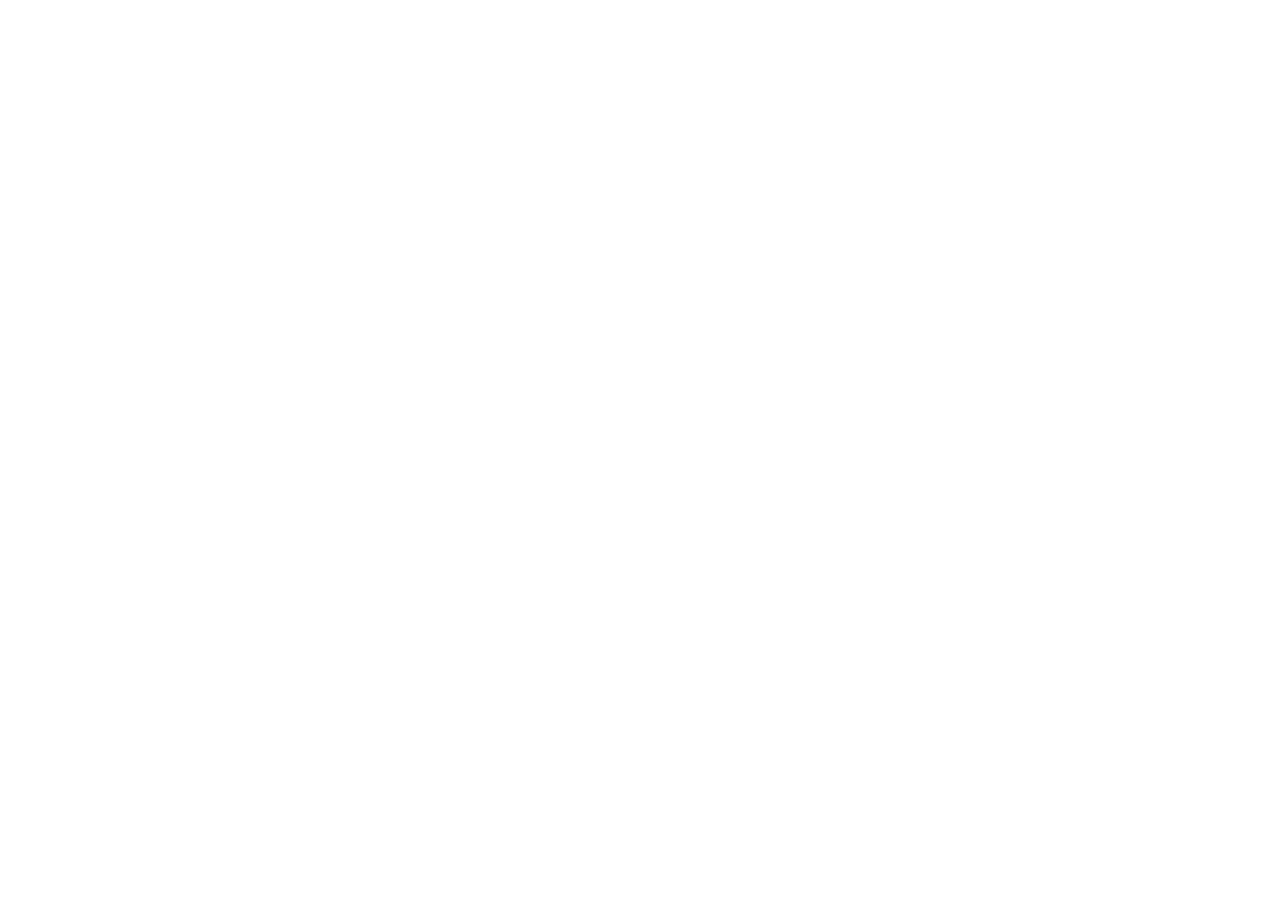
==== index.html @ 2ea5d5ea "TEST COMMIT" ====
<!DOCTYPE html>
<html lang="en">
<head>
    <meta charset="UTF-8">
    <meta name="viewport" content="width=device-width, initial-scale=1.0">
    <title>Document</title>
</head>
<body>
    
</body>
</html>
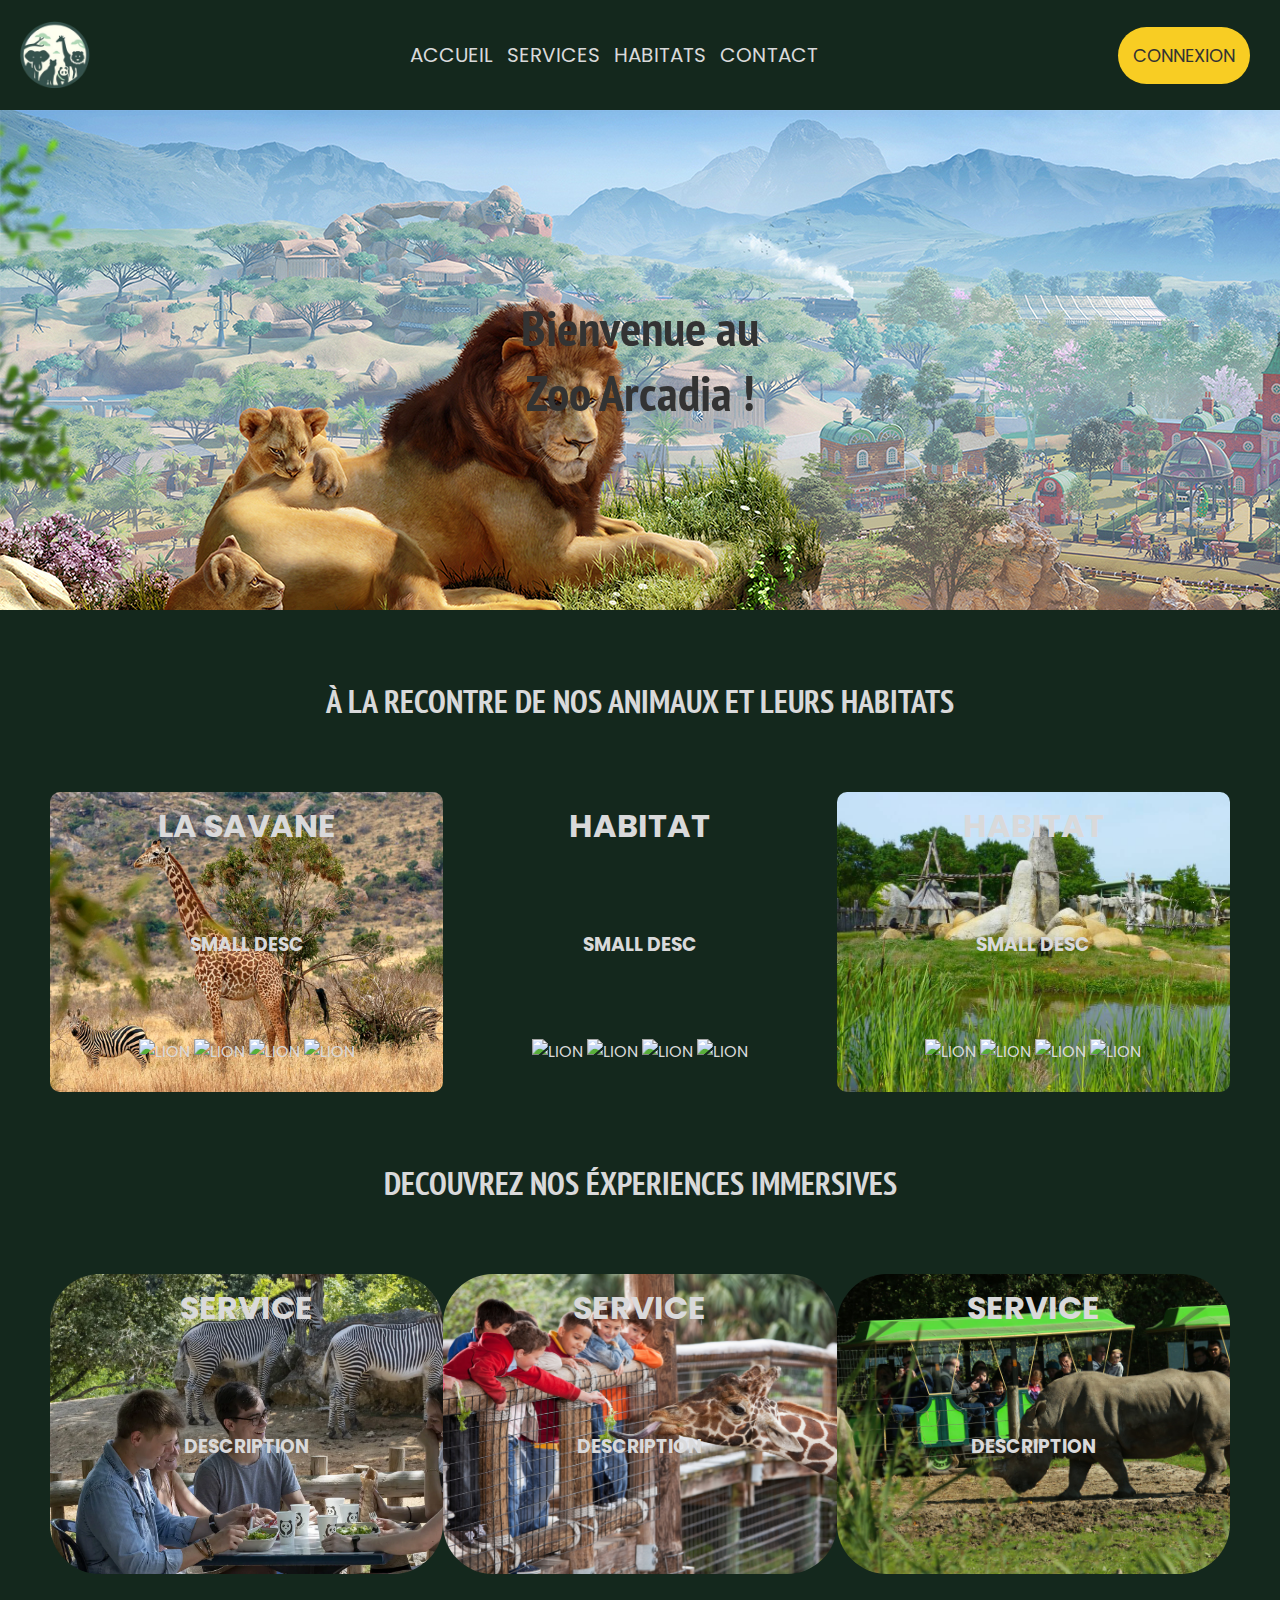
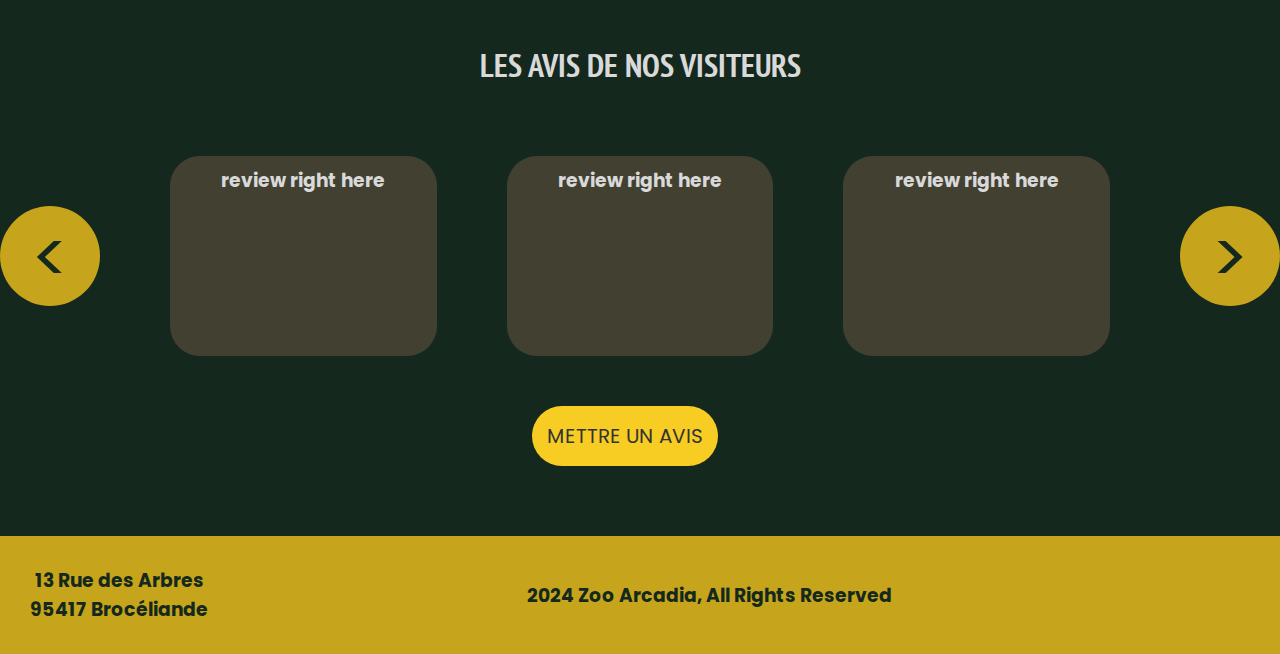
==== commit 44508317: "first front commit" ====
--- a/index.html
+++ b/index.html
@@ -3,9 +3,176 @@
 <head>
     <meta charset="UTF-8">
     <meta name="viewport" content="width=device-width, initial-scale=1.0">
-    <title>Document</title>
+    <title>ARCADIA - ACCUEIL</title>
+    <link rel="stylesheet" href="styles.css">
 </head>
+
 <body>
-    
+    <header>
+        <img src="IMAGES/LOGO ARCADIA.png" alt="LOGO ZOO">
+
+        <nav>
+            <a href="index.html">ACCUEIL</a>
+            <a href="services.html">SERVICES</a>
+            <a href="">HABITATS</a>
+            <a href="">CONTACT</a>
+        </nav>
+
+        <button id="connectButton">CONNEXION</button>
+    </header>
+
+    <div class="container">
+        <div class="website-header" id="homeHeader">
+            <H1>Bienvenue au<br> Zoo Arcadia !</H1>
+        </div>
+    </div>
+
+    <H1 id="separator">À LA RECONTRE DE NOS ANIMAUX ET LEURS HABITATS </H1>
+
+    <div class="container">
+        <div class="habitats-container">
+
+            <div class="habitat" id="savane">
+                <div class="habitat-content">
+                    <H1>LA SAVANE</H1>
+                    <h3>SMALL DESC</h3>
+                    <div class="habitat-animals">
+                        <img src="" alt="LION">
+                        <img src="" alt="LION">
+                        <img src="" alt="LION">
+                        <img src="" alt="LION">
+                    </div>
+                </div>
+            </div>
+
+            <div class="habitat" id="jungle">
+                <div class="habitat-content">
+                    <H1>HABITAT</H1>
+                    <h3>SMALL DESC</h3>
+                    <div class="habitat-animals">
+                        <img src="" alt="LION">
+                        <img src="" alt="LION">
+                        <img src="" alt="LION">
+                        <img src="" alt="LION">
+                    </div>
+                </div>
+            </div>
+
+            <div class="habitat" id="marais">
+                <div class="habitat-content">
+                    <H1>HABITAT</H1>
+                    <h3>SMALL DESC</h3>
+                    <div class="habitat-animals">
+                        <img src="" alt="LION">
+                        <img src="" alt="LION">
+                        <img src="" alt="LION">
+                        <img src="" alt="LION">
+                    </div>
+                </div>
+            </div>
+
+        </div>
+    </div>
+
+    <H1 id="separator">DECOUVREZ NOS ÉXPERIENCES IMMERSIVES</H1>
+
+    <div class="container">
+        <div class="services-container">
+
+            <div class="service" id="restauration">
+                <div class="service-content">
+                    <H1>SERVICE</H1>
+                    <h3>DESCRIPTION</h3>
+                </div>
+            </div>
+
+            <div class="service" id="visite-habitats">
+                <div class="service-content">
+                    <H1>SERVICE</H1>
+                    <h3>DESCRIPTION</h3>
+                </div>
+            </div>
+
+            <div class="service" id="visite-train">
+                <div class="service-content">
+                    <H1>SERVICE</H1>
+                    <h3>DESCRIPTION</h3>
+                </div>
+            </div>
+
+        </div>
+    </div>
+
+    <H1 id="separator">LES AVIS DE NOS VISITEURS</H1>
+
+    <div class="container">
+        <div class="reviews-container">
+            <div class="see-more-buttons">
+                <button id="arrows"><</button>
+            </div>
+
+            <div class="review">
+                <h3>review right here</h3>
+            </div>
+            <div class="review">
+                <h3>review right here</h3>
+            </div>
+            <div class="review">
+                <h3>review right here</h3>
+            </div>
+
+            <div class="see-more-buttons">
+                <button id="arrows">></button>
+            </div>
+        </div>
+
+        <div class="reviews-container">
+            <button id="leaveReviewButton">METTRE UN AVIS</button>
+        </div>
+
+    </div>
+
+    <footer>
+        <div class="container">
+            <div class="footer-content">
+                <div class="left-content">
+                    <H3>13 Rue des Arbres<br>95417 Brocéliande</H3>
+                </div>
+
+                <div class="middle-content">
+                    <H3>2024 Zoo Arcadia, All Rights Reserved</H3>
+                </div>
+
+                <div class="right-content">
+                    <a href=""><i class="fa-brands fa-instagram fa-2xl" style="color: #14281D;"></i></a>
+                    <a href=""><i class="fa-brands fa-facebook fa-2xl" style="color: #14281D;"></i></a>
+                    <a href=""><i class="fa-brands fa-twitter fa-2xl" style="color: #14281D;"></i></a>
+                    <a href=""><i class="fa-brands fa-pinterest fa-2xl" style="color: #14281D;"></i></a>
+                </div>
+            </div>
+        </div>
+    </footer>
 </body>
-</html>+    <script src="https://kit.fontawesome.com/f133799ed7.js" crossorigin="anonymous"></script>
+</html>
+
+
+
+
+
+
+
+
+
+
+
+
+
+
+
+
+
+
+
+
+
--- a/styles.css
+++ b/styles.css
@@ -0,0 +1,206 @@
+@import url('https://fonts.googleapis.com/css2?family=Poppins:ital,wght@0,100;0,200;0,300;0,400;0,500;0,600;0,700;0,800;0,900;1,100;1,200;1,300;1,400;1,500;1,600;1,700;1,800;1,900&display=swap');
+@import url('https://fonts.googleapis.com/css2?family=PT+Sans+Narrow:wght@400;700&display=swap');
+
+*{
+    margin: 0;
+    padding: 0;
+    z-index: 0;
+    box-sizing: border-box;
+    font-family: Poppins, sans-serif;
+    color: #d9d9da;
+}
+
+body {
+    background-color: #14281D;
+}
+
+header {
+    position: relative;
+    display: flex;
+    align-items: center;
+    justify-content: space-between;
+}
+
+header img {
+    width: 110px;
+}
+
+header a {
+    font-size: 20px;
+    text-decoration: none;
+    margin: 5px;
+}
+
+#connectButton {
+    border: none;
+    font-size: large;
+    padding: 15px;
+    margin-right: 30px;
+    border-radius: 100px; 
+    background-color: #f8cd23;
+    cursor: pointer;
+    color: #333333;
+}
+
+.container {
+    text-align: center;
+    align-items: center;
+}
+
+#yellow {
+    background-color: #858363;
+}
+
+#separator {
+    font-family: Pt Sans Narrow, sans-serif;
+    text-align: center;
+    margin: 70px;
+}
+
+.website-header {
+    display: flex;
+    align-items: center;
+    justify-content: center;
+    width: 100%;
+    height: 500px;
+}
+
+#homeHeader {
+    background: url(IMAGES/HEADER\ BACK.jpeg);
+}
+
+#servicesHeader {
+    background: url(IMAGES/SERVICES\ HEADER.jpg);
+}
+
+.website-header h1 {
+    font-size: 50px;
+    color: #333333;
+    font-family: PT Sans Narrow, sans-serif;
+}
+
+.habitats-container {
+    margin: 50px;
+    display: flex;
+    justify-content: space-evenly;
+}
+
+.habitat {
+    border-radius: 10px;
+    width: 550px;
+    height: 300px;
+    overflow: hidden;
+}
+
+#savane {
+    background: url(IMAGES/SAVANE.jpg);
+    background-size: cover;
+}
+
+#jungle {
+    background: url(IMAGES/JUNGLE.jpg);
+    background-size: cover;
+}
+
+#marais {
+    background: url(IMAGES/MARAIS.jpg);
+    background-size: cover;
+}
+
+.habitat-content {
+    margin: 10px;
+    display: flex;
+    flex-direction: column;
+    gap: 80px;
+    z-index: 1;
+}
+
+.services-container {
+    margin: 50px;
+    display: flex;
+    justify-content: space-evenly;
+}
+
+.service {
+    width: 500px;
+    height: 300px;
+    border-radius: 50px;
+}
+
+#restauration {
+    background: url(IMAGES/RESTAURATION.webp);
+    background-size: cover;
+}
+
+#visite-habitats {
+    background: url(IMAGES/VISITE\ HABITATS.png);
+    background-size: cover;
+}
+
+#visite-train {
+    background: url(IMAGES/VISITE\ TRAIN.jpg);
+    background-size: cover;
+}
+
+.service-content {
+    margin: 10px;
+    display: flex;
+    flex-direction: column;
+    gap: 100px;
+}
+
+.reviews-container {
+    display: flex;
+    justify-content: center;
+    align-items: center;
+    gap: 70px;
+}
+
+.review {
+    width: 400px;
+    height: 200px;
+    border-radius: 30px;
+    padding: 10px;
+    background-color: #424131;
+}
+
+#leaveReviewButton {
+    margin-top: 50px;
+    border: none;
+    font-size: 20px;
+    padding: 15px;
+    margin-right: 30px;
+    border-radius: 100px; 
+    background-color: #f8cd23;
+    cursor: pointer;
+    color: #333333;
+}
+
+#arrows {
+    text-align: center;
+    border-radius: 50%;
+    font-size: 70px;
+    color: #14281D;
+    width: 100px;
+    height: 100px;
+    border: none;
+    background-color: #c6a41c;
+    cursor: pointer;
+}
+
+.footer-content {
+    margin-top: 70px;
+    padding: 30px;
+    display: flex;
+    justify-content: space-between;
+    align-items: center;
+    background-color: #c6a41c;
+}
+
+.footer-content h3 {
+    color: #14281D;
+}
+
+.right-content a {
+    margin: 5px;
+}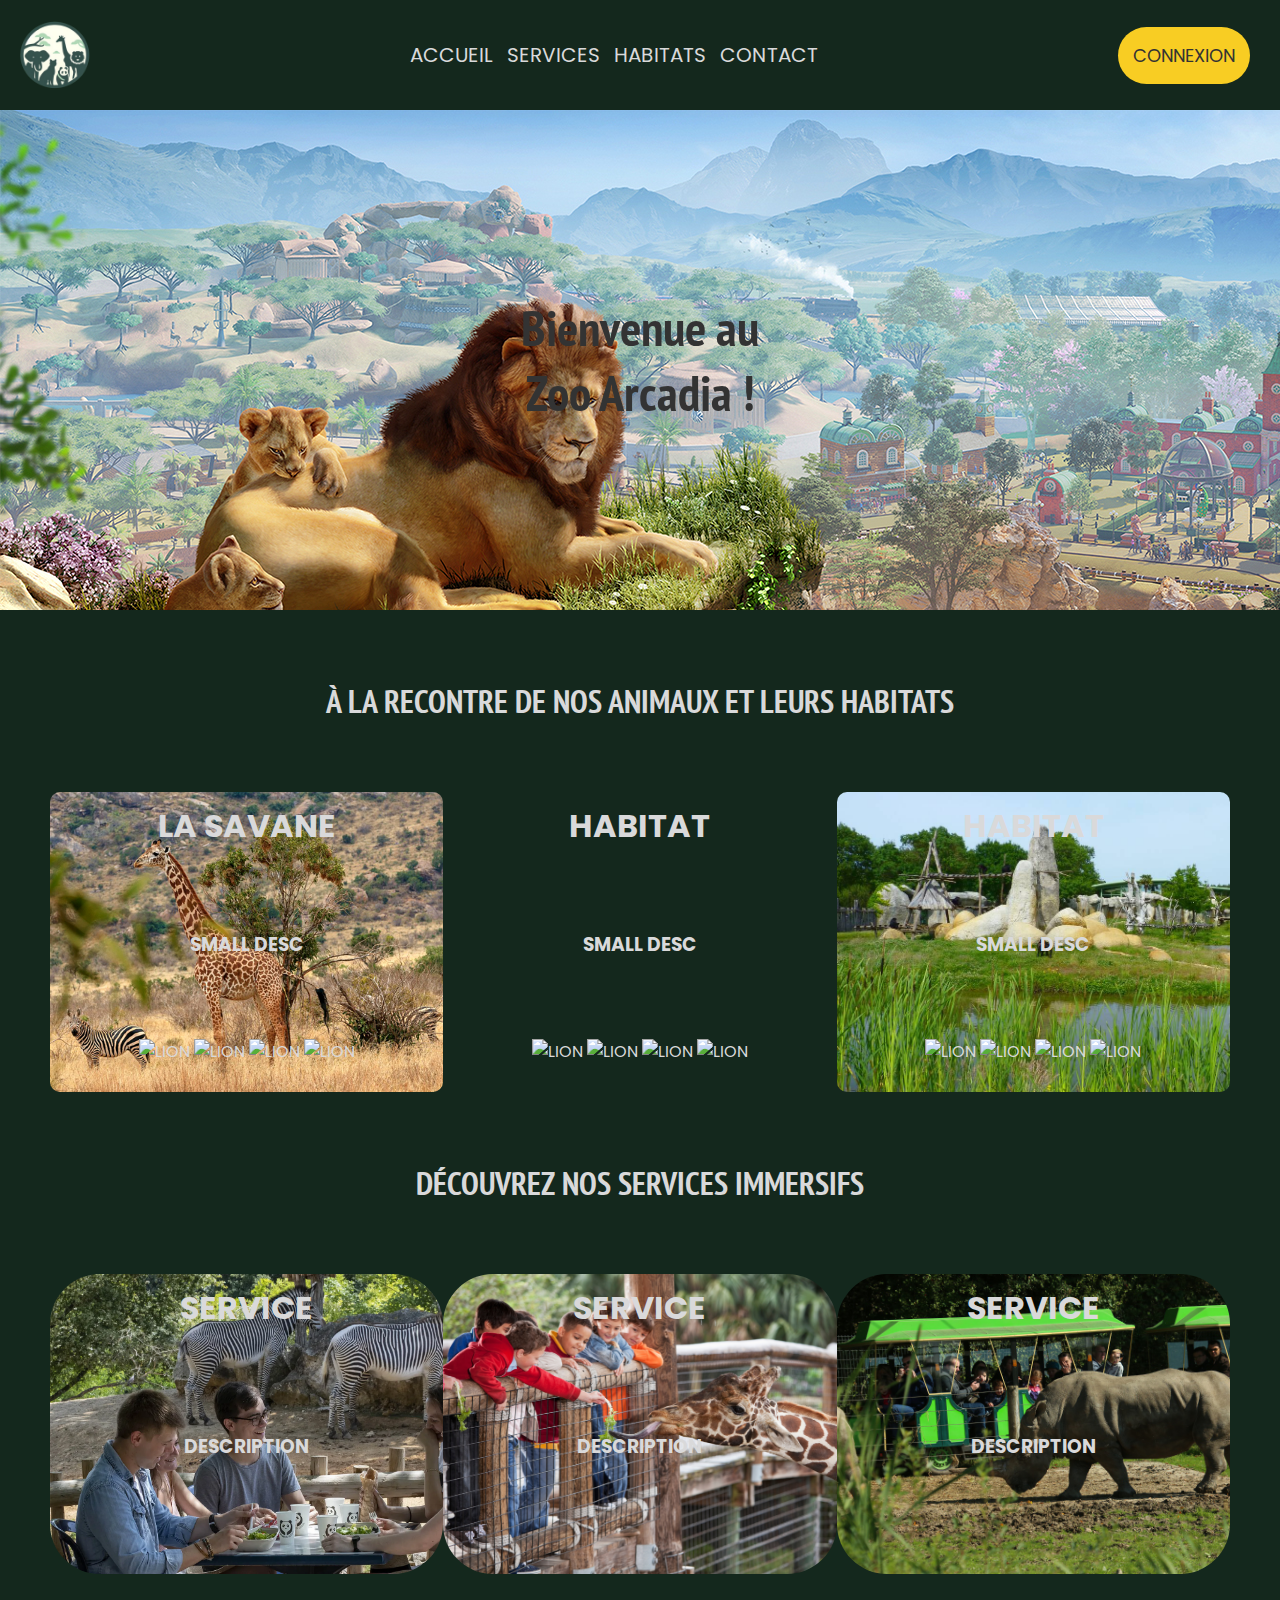
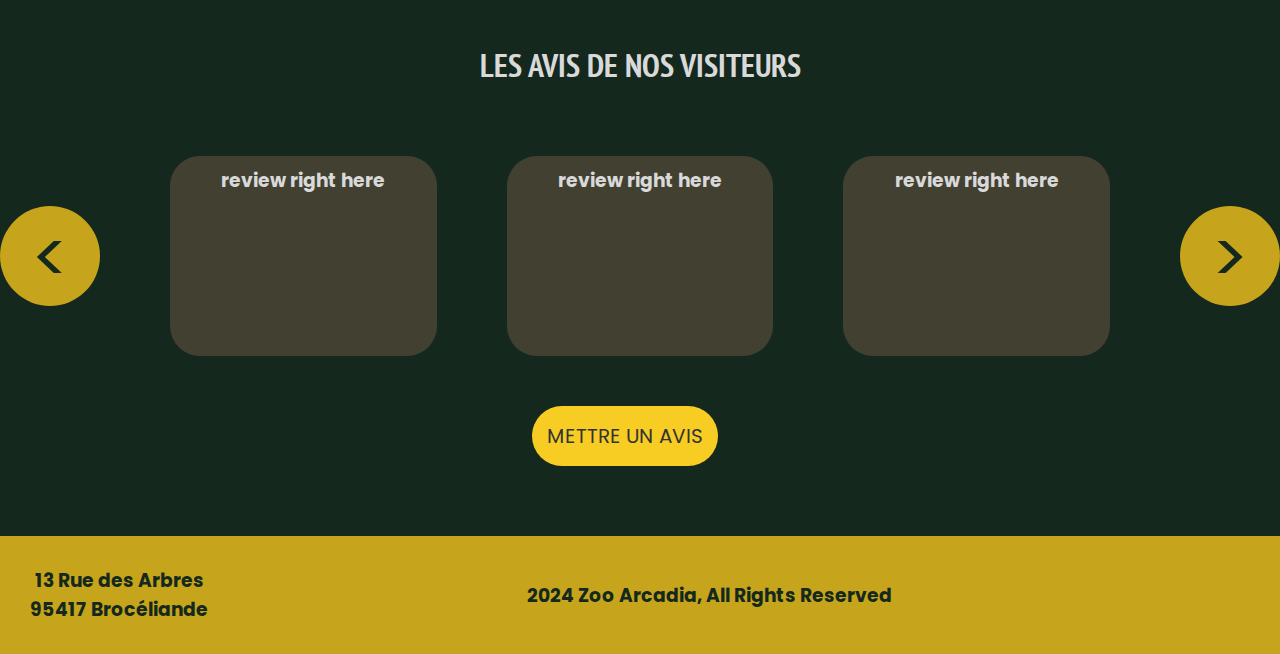
==== commit 8d55211f: "front update" ====
--- a/index.html
+++ b/index.html
@@ -74,7 +74,7 @@
         </div>
     </div>
 
-    <H1 id="separator">DECOUVREZ NOS ÉXPERIENCES IMMERSIVES</H1>
+    <H1 id="separator">DÉCOUVREZ NOS SERVICES IMMERSIFS</H1>
 
     <div class="container">
         <div class="services-container">
--- a/styles.css
+++ b/styles.css
@@ -71,6 +71,7 @@
 
 #servicesHeader {
     background: url(IMAGES/SERVICES\ HEADER.jpg);
+    
 }
 
 .website-header h1 {
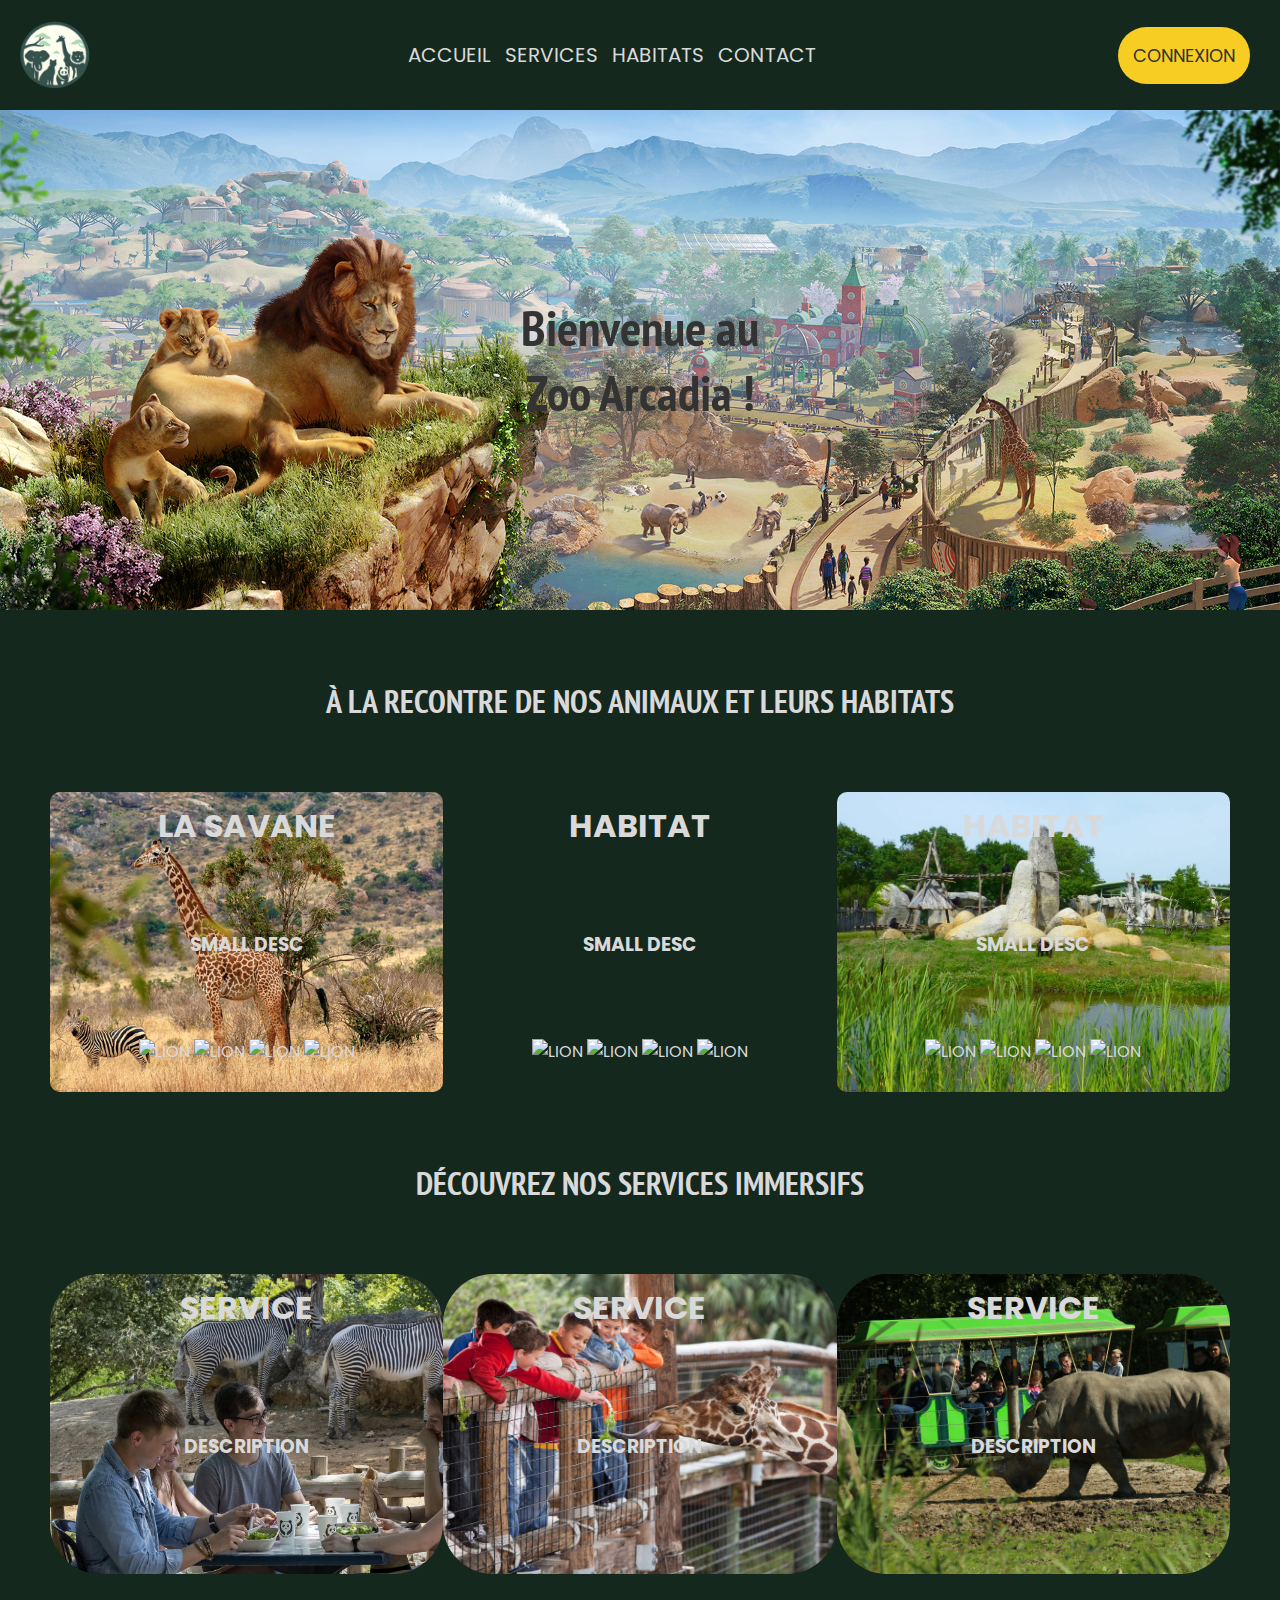
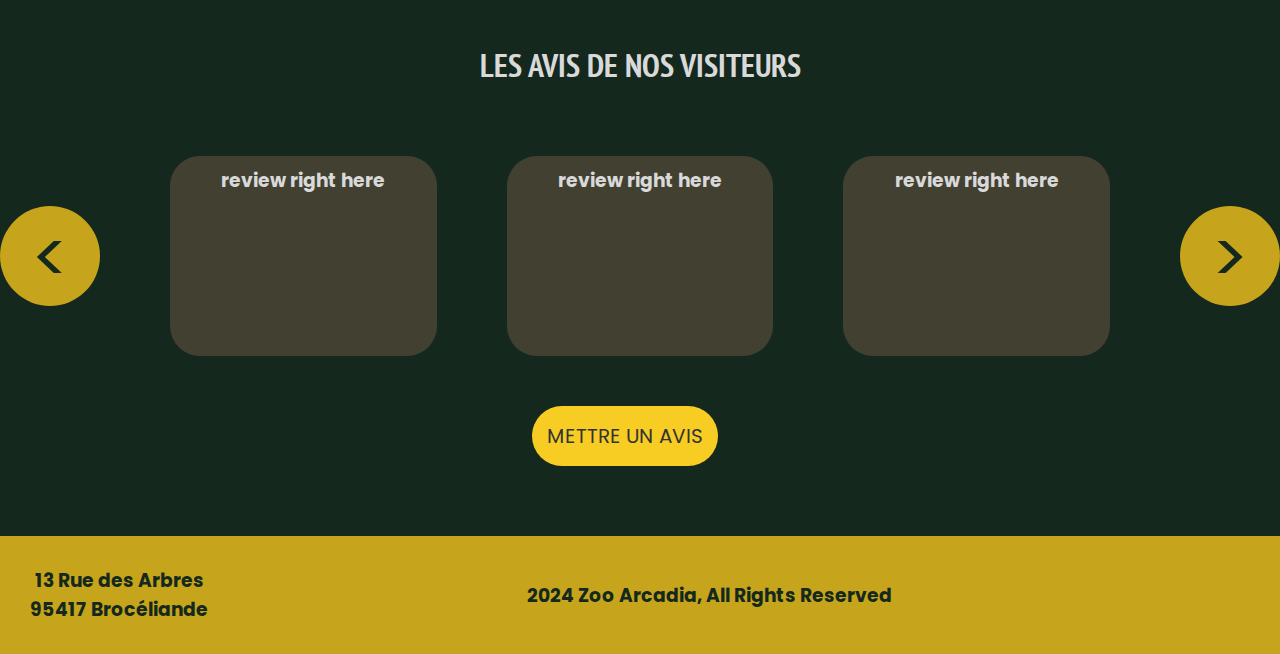
==== commit b42303ef: "LOGIN PAGE COMMIT" ====
--- a/index.html
+++ b/index.html
@@ -14,11 +14,11 @@
         <nav>
             <a href="index.html">ACCUEIL</a>
             <a href="services.html">SERVICES</a>
-            <a href="">HABITATS</a>
+            <a href="habitats.html">HABITATS</a>
             <a href="">CONTACT</a>
         </nav>
 
-        <button id="connectButton">CONNEXION</button>
+        <a href="login.html" id="connectButton">CONNEXION</a>
     </header>
 
     <div class="container">
--- a/styles.css
+++ b/styles.css
@@ -67,11 +67,18 @@
 
 #homeHeader {
     background: url(IMAGES/HEADER\ BACK.jpeg);
+    background-size: cover;
 }
 
 #servicesHeader {
     background: url(IMAGES/SERVICES\ HEADER.jpg);
-    
+    background-size: cover;
+}
+
+#habitatsHeader {
+    background: url(IMAGES/HABITATS\ HEADER.jpg);
+    background-position: center;
+    background-size: cover;
 }
 
 .website-header h1 {
@@ -204,4 +211,16 @@
 
 .right-content a {
     margin: 5px;
-}+}
+
+/* SERVICES PAGE */
+
+.service-p {
+    width: 800px;
+    height: 400px;
+    border-radius: 50px; 
+}
+
+/* HABITATS PAGE */
+
+/* LOGIN PAGE */
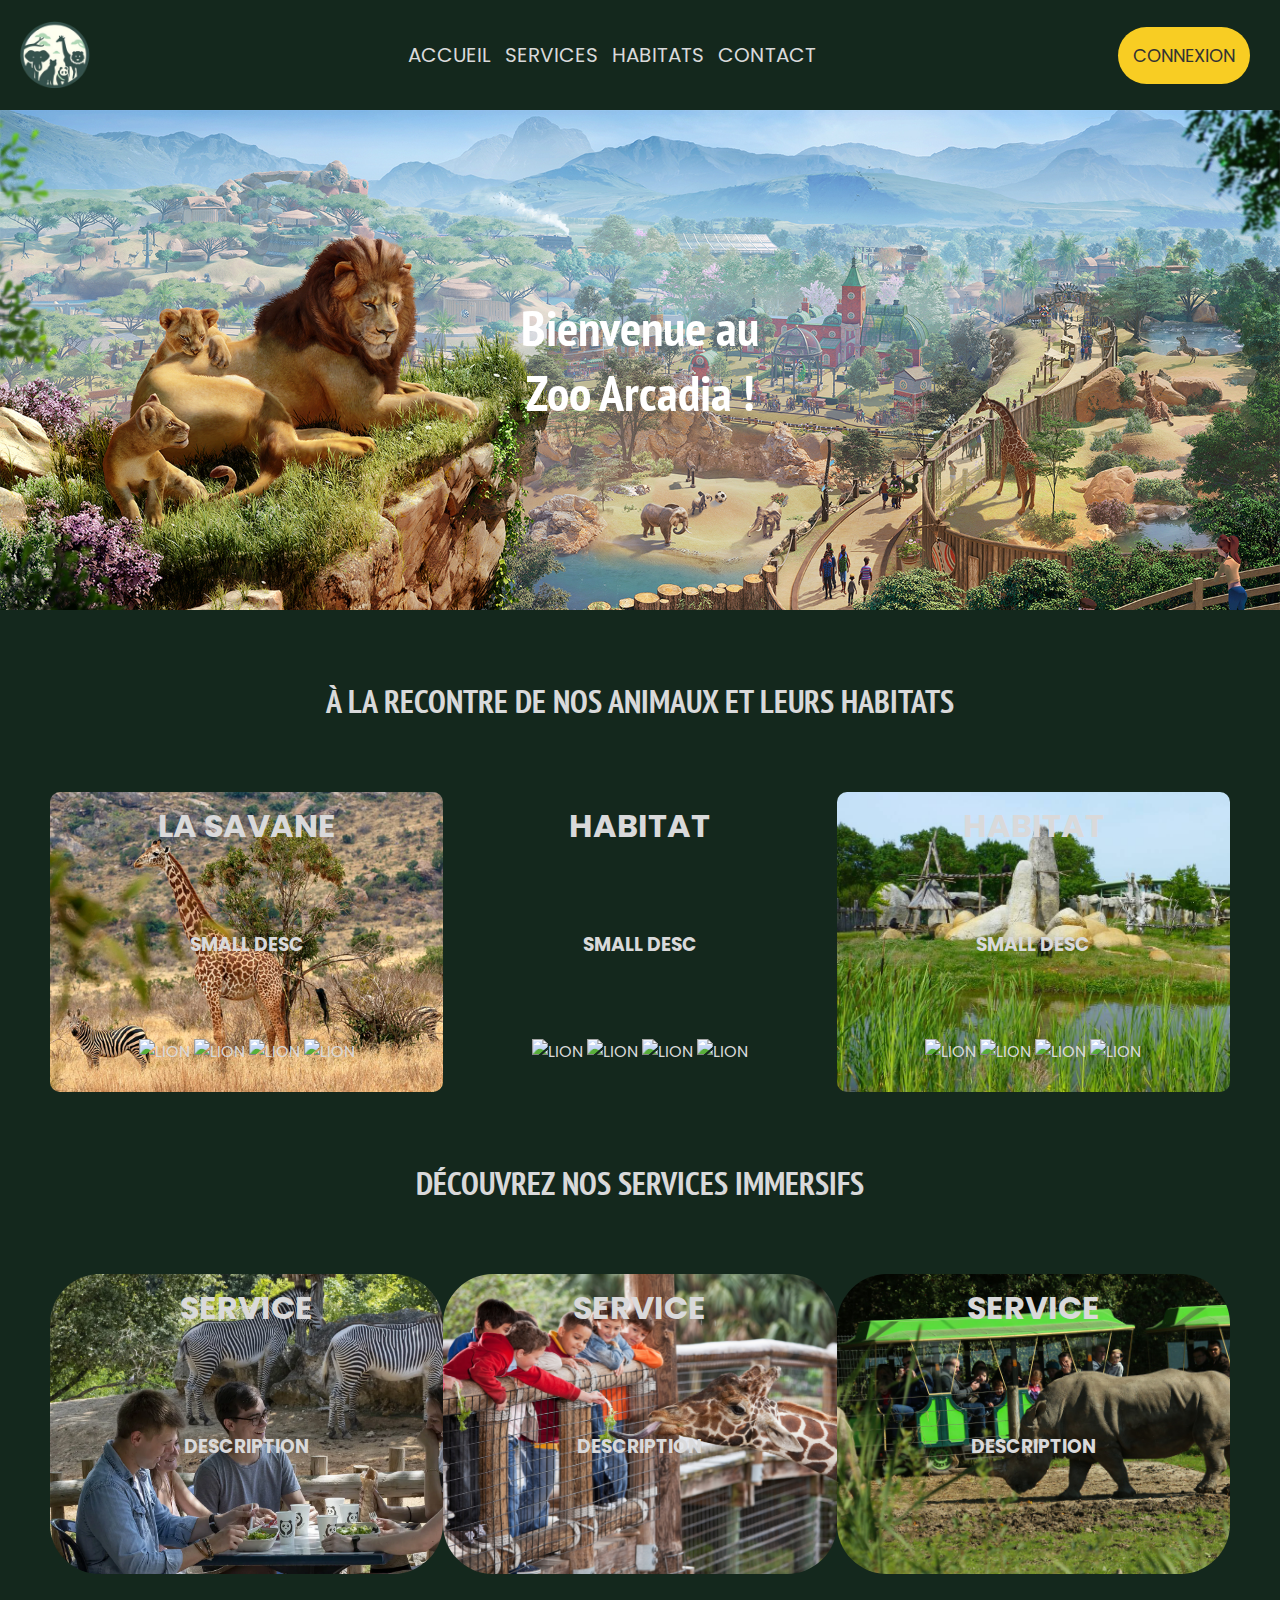
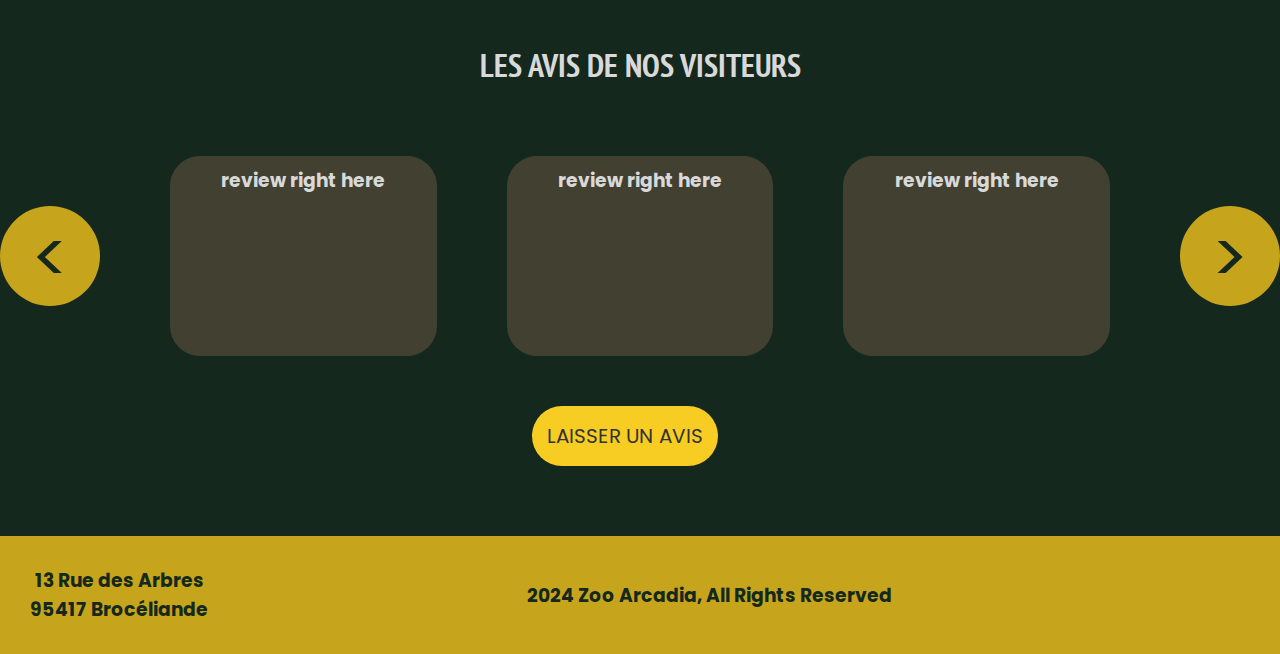
==== commit 7686a6a6: "FRONT UPDATE" ====
--- a/index.html
+++ b/index.html
@@ -15,7 +15,7 @@
             <a href="index.html">ACCUEIL</a>
             <a href="services.html">SERVICES</a>
             <a href="habitats.html">HABITATS</a>
-            <a href="">CONTACT</a>
+            <a href="contact.html">CONTACT</a>
         </nav>
 
         <a href="login.html" id="connectButton">CONNEXION</a>
@@ -127,7 +127,7 @@
         </div>
 
         <div class="reviews-container">
-            <button id="leaveReviewButton">METTRE UN AVIS</button>
+            <button id="leaveReviewButton">LAISSER UN AVIS</button>
         </div>
 
     </div>
--- a/styles.css
+++ b/styles.css
@@ -83,7 +83,7 @@
 
 .website-header h1 {
     font-size: 50px;
-    color: #333333;
+    color: white;
     font-family: PT Sans Narrow, sans-serif;
 }
 
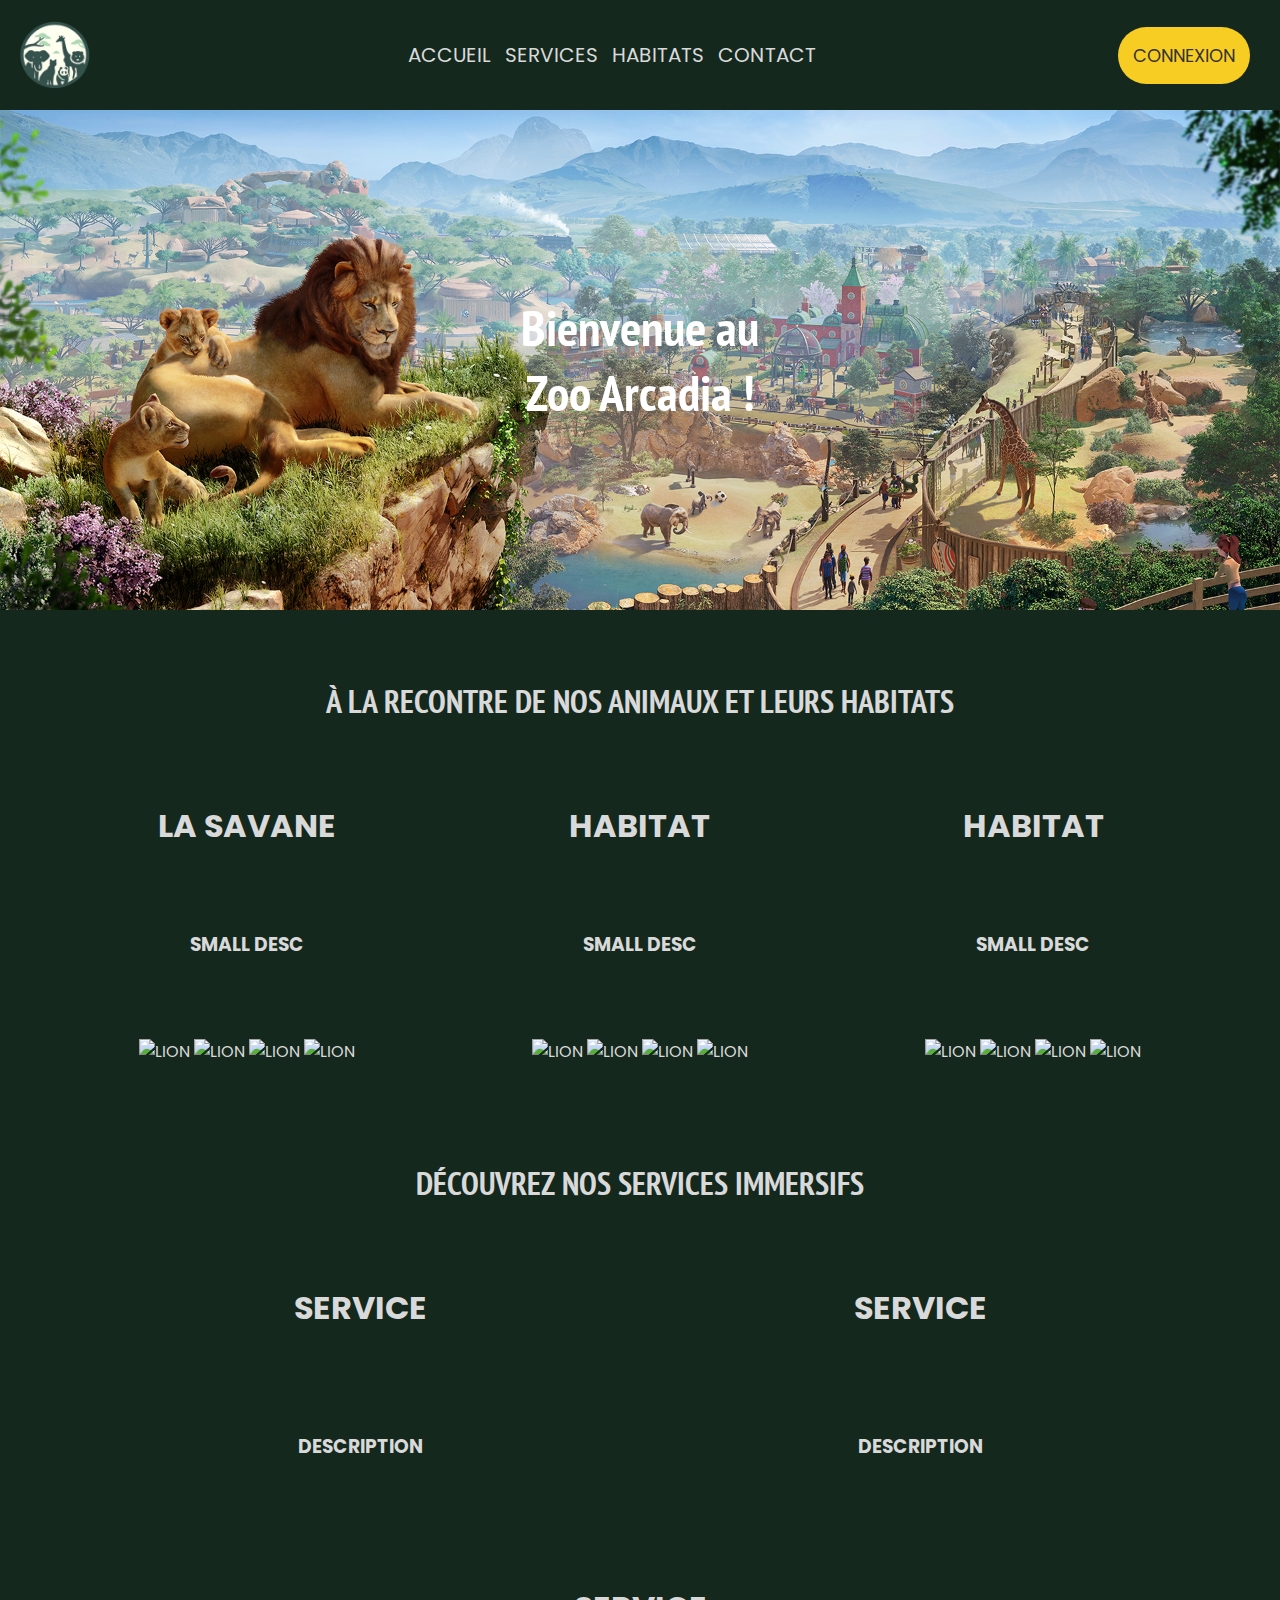
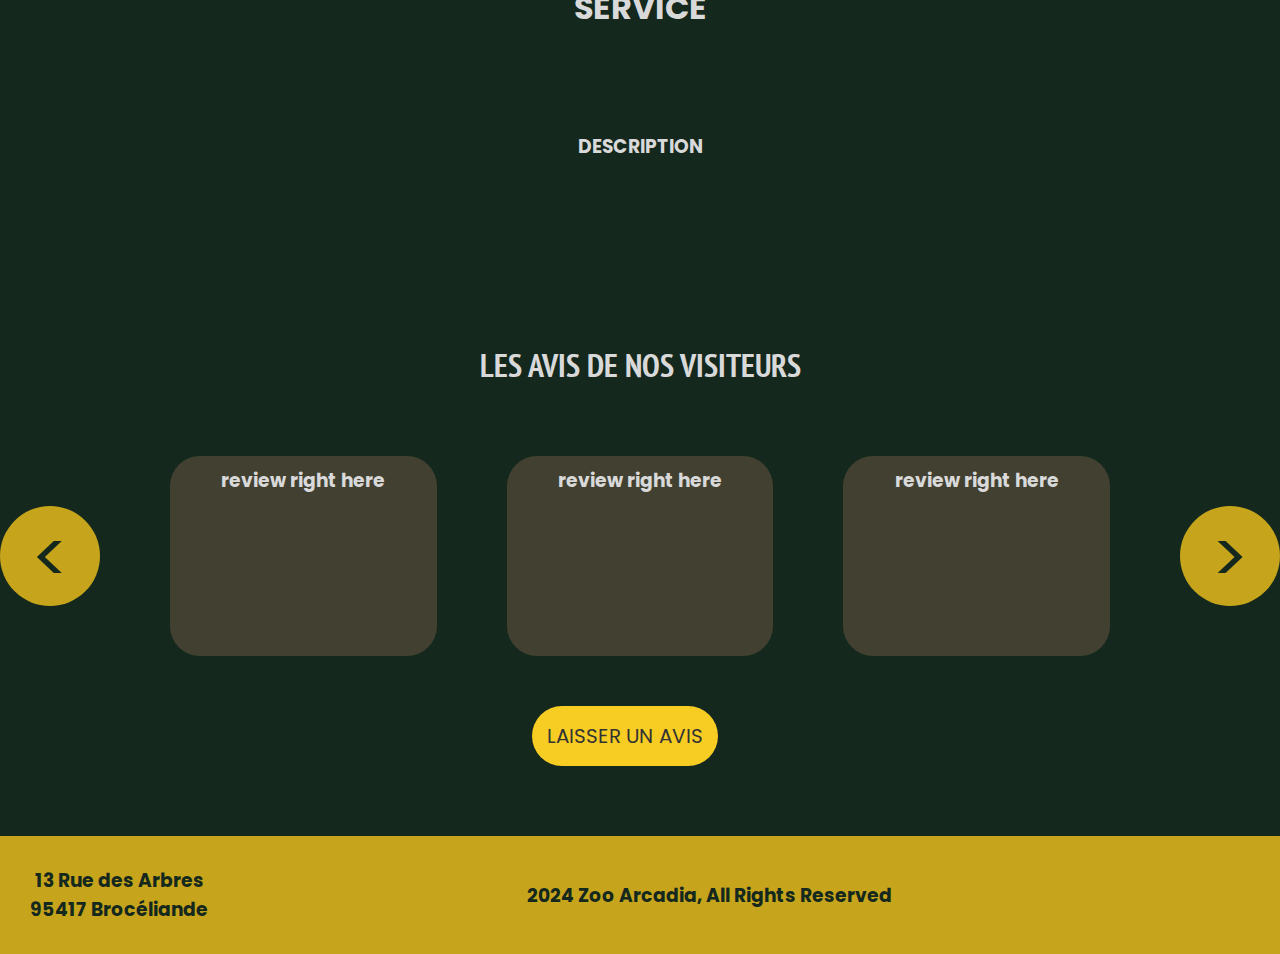
==== commit 81adea2a: "WEBSITE UPDATE BEFORE DEPLOY" ====
--- a/index.html
+++ b/index.html
@@ -14,11 +14,11 @@
         <nav>
             <a href="index.html">ACCUEIL</a>
             <a href="services.html">SERVICES</a>
-            <a href="habitats.html">HABITATS</a>
-            <a href="contact.html">CONTACT</a>
+            <a href="habitats.php">HABITATS</a>
+            <a href="contact.php">CONTACT</a>
         </nav>
 
-        <a href="login.html" id="connectButton">CONNEXION</a>
+        <a href="login.php" id="connectButton">CONNEXION</a>
     </header>
 
     <div class="container">
--- a/styles.css
+++ b/styles.css
@@ -42,6 +42,18 @@
     color: #333333;
 }
 
+#addUserButton {
+    border: none;
+    font-size: large;
+    padding: 15px;
+    margin-right: 30px;
+    border-radius: 100px; 
+    background-color: #f8cd23;
+    cursor: pointer;
+    color: #333333;
+    text-decoration: none;
+}
+
 .container {
     text-align: center;
     align-items: center;
@@ -100,21 +112,6 @@
     overflow: hidden;
 }
 
-#savane {
-    background: url(IMAGES/SAVANE.jpg);
-    background-size: cover;
-}
-
-#jungle {
-    background: url(IMAGES/JUNGLE.jpg);
-    background-size: cover;
-}
-
-#marais {
-    background: url(IMAGES/MARAIS.jpg);
-    background-size: cover;
-}
-
 .habitat-content {
     margin: 10px;
     display: flex;
@@ -126,6 +123,7 @@
 .services-container {
     margin: 50px;
     display: flex;
+    flex-wrap: wrap;
     justify-content: space-evenly;
 }
 
@@ -133,21 +131,6 @@
     width: 500px;
     height: 300px;
     border-radius: 50px;
-}
-
-#restauration {
-    background: url(IMAGES/RESTAURATION.webp);
-    background-size: cover;
-}
-
-#visite-habitats {
-    background: url(IMAGES/VISITE\ HABITATS.png);
-    background-size: cover;
-}
-
-#visite-train {
-    background: url(IMAGES/VISITE\ TRAIN.jpg);
-    background-size: cover;
 }
 
 .service-content {
@@ -213,14 +196,207 @@
     margin: 5px;
 }
 
-/* SERVICES PAGE */
-
 .service-p {
     width: 800px;
     height: 400px;
     border-radius: 50px; 
 }
 
-/* HABITATS PAGE */
-
-/* LOGIN PAGE */
+.contact-section {
+    width: 100%;
+    max-width: 40rem;
+    margin-left: auto;
+    margin-right: auto;
+    padding: 3rem 1rem;
+    text-align: center;
+}
+  
+.contact-intro > * + * {
+    margin-top: 1rem;
+}
+  
+.contact-title {
+    font-family: Pt Sans Narrow, sans-serif;
+    font-size: 40px;
+    line-height: 2.25rem;
+    font-weight: 700;
+}
+  
+.contact-description {
+    color: rgb(107 114 128);
+    
+}
+  
+.form-group-container {
+    display: grid;
+    gap: 1rem;
+    margin-top: 2rem;
+}
+  
+.form-group {
+    display: flex;
+    flex-direction: column;
+}
+  
+.form-label {
+    text-align: left;
+    margin-bottom: 0.5rem;
+}
+  
+.form-input,
+.form-textarea {
+    padding: 0.5rem;
+    border: 1px solid #e5e7eb;
+    display: flex;
+    height: 2.5rem;
+    width: 100%;
+    border-radius: 0.375rem;
+    font-size: 0.875rem;
+    line-height: 1.25rem;
+    resize: none;
+}
+  
+.form-input::placeholder,
+.form-textarea:focus-visible {
+    color: #6b7280;
+}
+  
+.form-input:focus-visible,
+.form-textarea:focus-visible {
+    color: #6b7280;
+    outline: 2px solid #2563eb;
+    outline-offset: 2px;
+}
+  
+.form-textarea {
+    min-height: 120px;
+}
+  
+.form-submit {
+    width: 100%;
+    margin-top: 1.2rem;
+    background-color: #c6a41c;
+    color: #fff;
+    padding: 13px 5px;
+    border-radius: 0.375rem;
+    border: none;
+    cursor: pointer;
+}
+
+.login {
+    width: 400px;
+    background-color: #ffffff;
+    box-shadow: 0 0 9px 0 rgba(0, 0, 0, 0.3);
+    margin: 100px auto;
+    border-radius: 10px;
+    overflow: hidden;
+}
+
+.login h1 {
+    text-align: center;
+    color: #5b6574;
+    font-size: 24px;
+    padding: 20px 0 20px 0;
+    border-bottom: 1px solid #dee0e4;
+}
+
+.login form {
+    display: flex;
+    flex-wrap: wrap;
+    justify-content: center;
+    padding-top: 20px;
+}
+
+.login form label {
+    display: flex;
+    justify-content: center;
+    align-items: center;
+    width: 50px;
+    height: 50px;
+    background-color: #3274d6;
+    color: #ffffff;
+}
+
+.login form input[type="password"], .login form input[type="text"] {
+    width: 310px;
+    height: 50px;
+    border: 1px solid #dee0e4;
+    margin-bottom: 20px;
+    padding: 0 15px;
+    color: #333333;
+}
+
+.login form input[type="submit"] {
+    width: 100%;
+    padding: 15px;
+   margin-top: 20px;
+    background-color: #3274d6;
+    border: 0;
+    cursor: pointer;
+    font-weight: bold;
+    color: #ffffff;
+    transition: background-color 0.2s;
+}
+
+.login form input[type="submit"]:hover {
+  background-color: #2868c7;
+    transition: background-color 0.2s;
+}
+
+.add-user-container {
+    height: 100vh;
+    display: flex;
+    justify-content: center;
+    align-items: center;
+}
+
+.add-user-pop {
+    padding: 40px;
+    border-radius: 50px;
+    text-align: center;
+    background-color: #c6a41c;
+    width: 500px;
+    height: 400px;
+}
+
+.add-user-pop h2 {
+    font-family: Pt Sans Narrow, sans-serif;
+    font-size: 30px;
+}
+
+.add-user-form {
+    display: flex;
+    flex-direction: column;
+}
+
+.add-user-form input[type="email"] {
+    margin-top: 30px;
+    border: none;
+    background-color: #333333;
+    border-radius: 5px;
+    overflow: visible;
+    padding: 10px;
+}
+
+.add-user-form input[type="password"],
+.add-user-form select {
+    border: none;
+    background-color: #333333;
+    border-radius: 5px;
+    overflow: visible;
+    padding: 10px;
+}
+
+.add-user-form input[type="submit"] {
+    margin-top: 35px;
+    border: none;
+    background-color: #2868c7;
+    border-radius: 5px;
+    overflow: visible;
+    padding: 10px;
+    cursor: pointer;
+}
+
+.add-user-form input[type="submit"]:hover {
+    background-color: #3274d6;
+}
